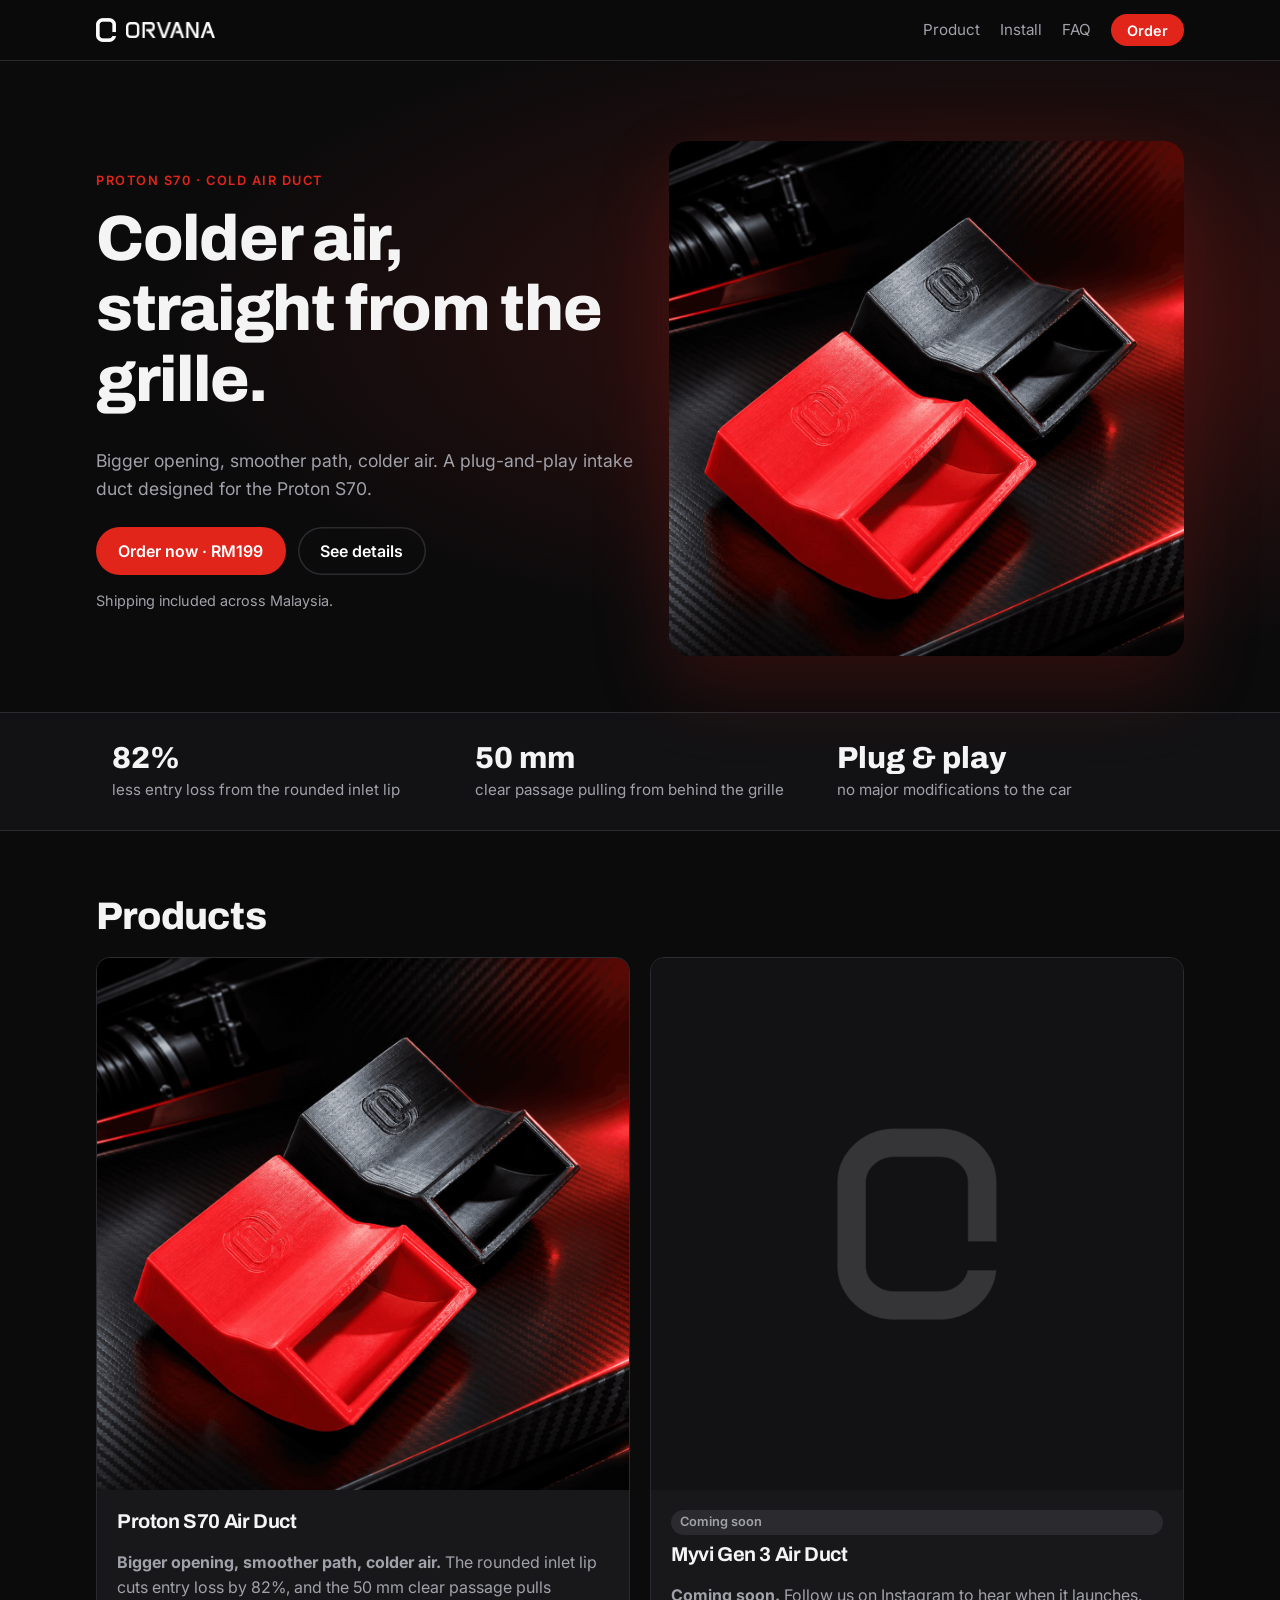
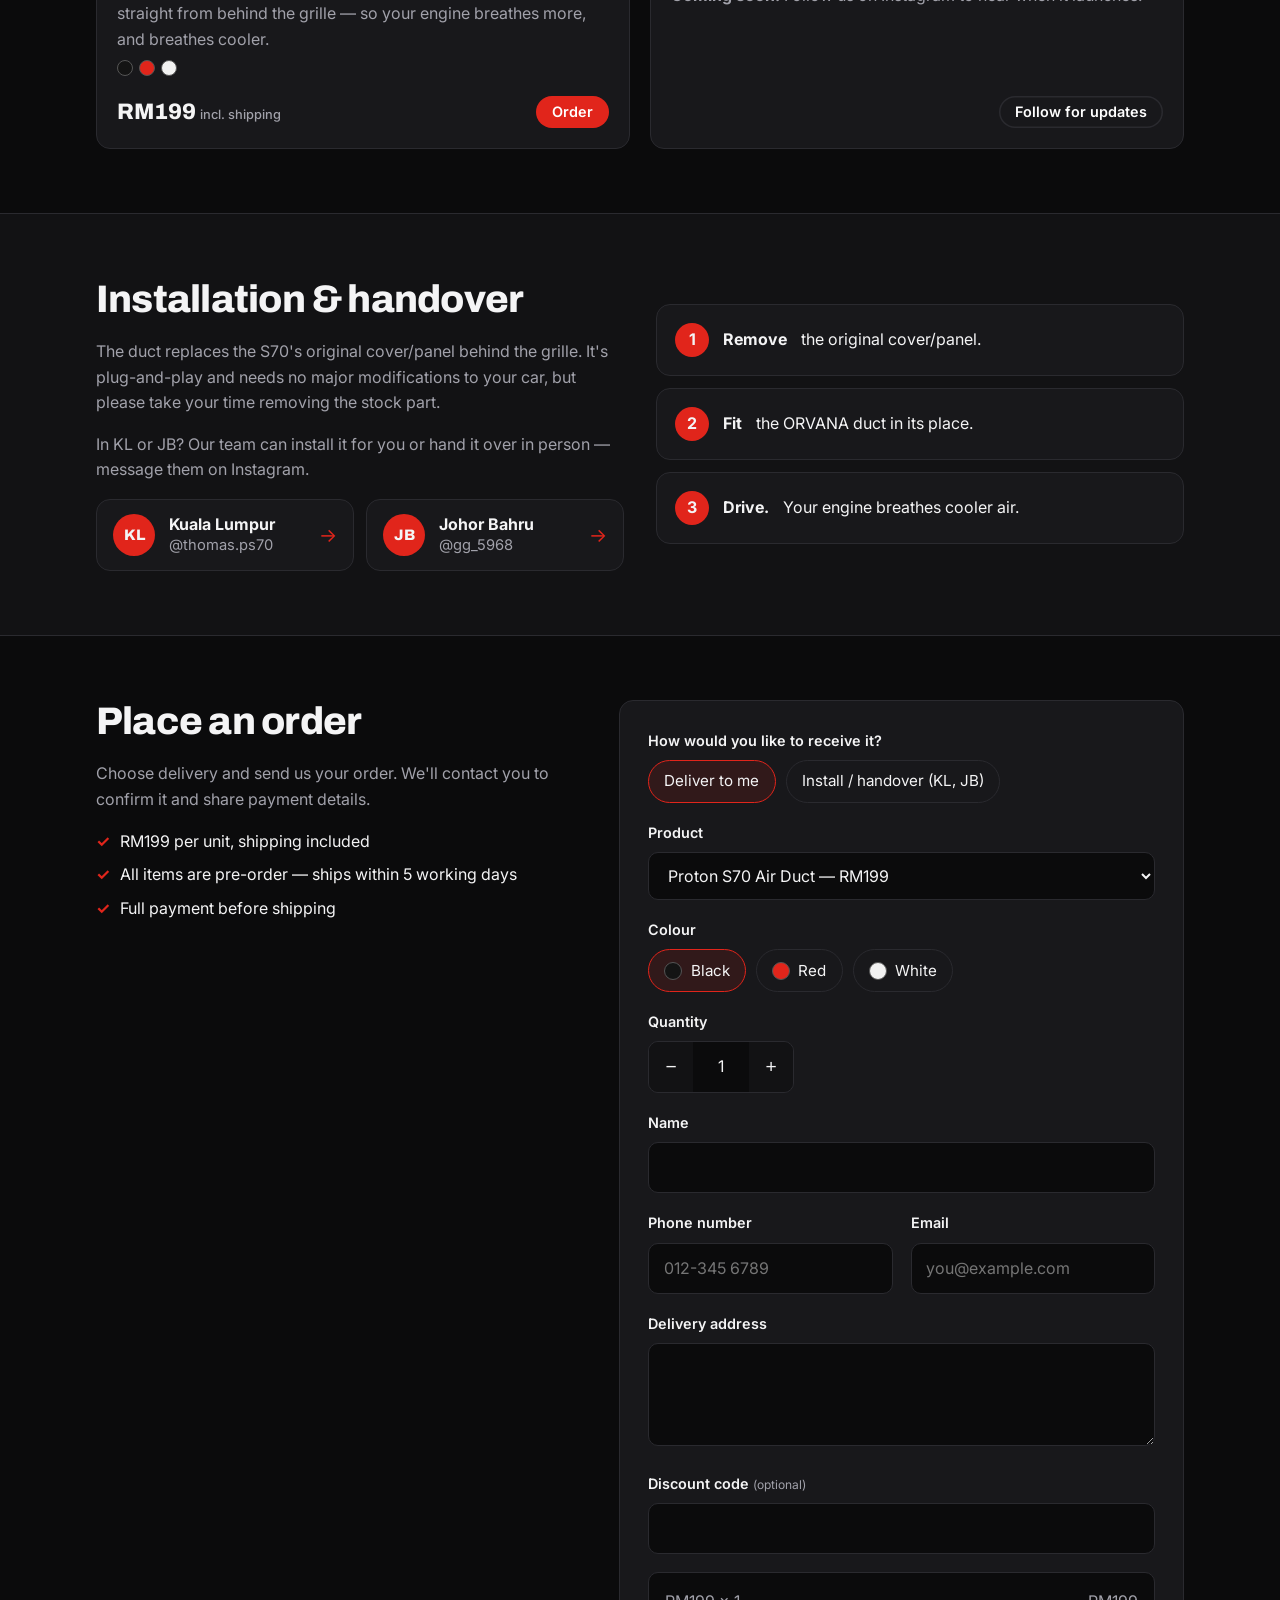
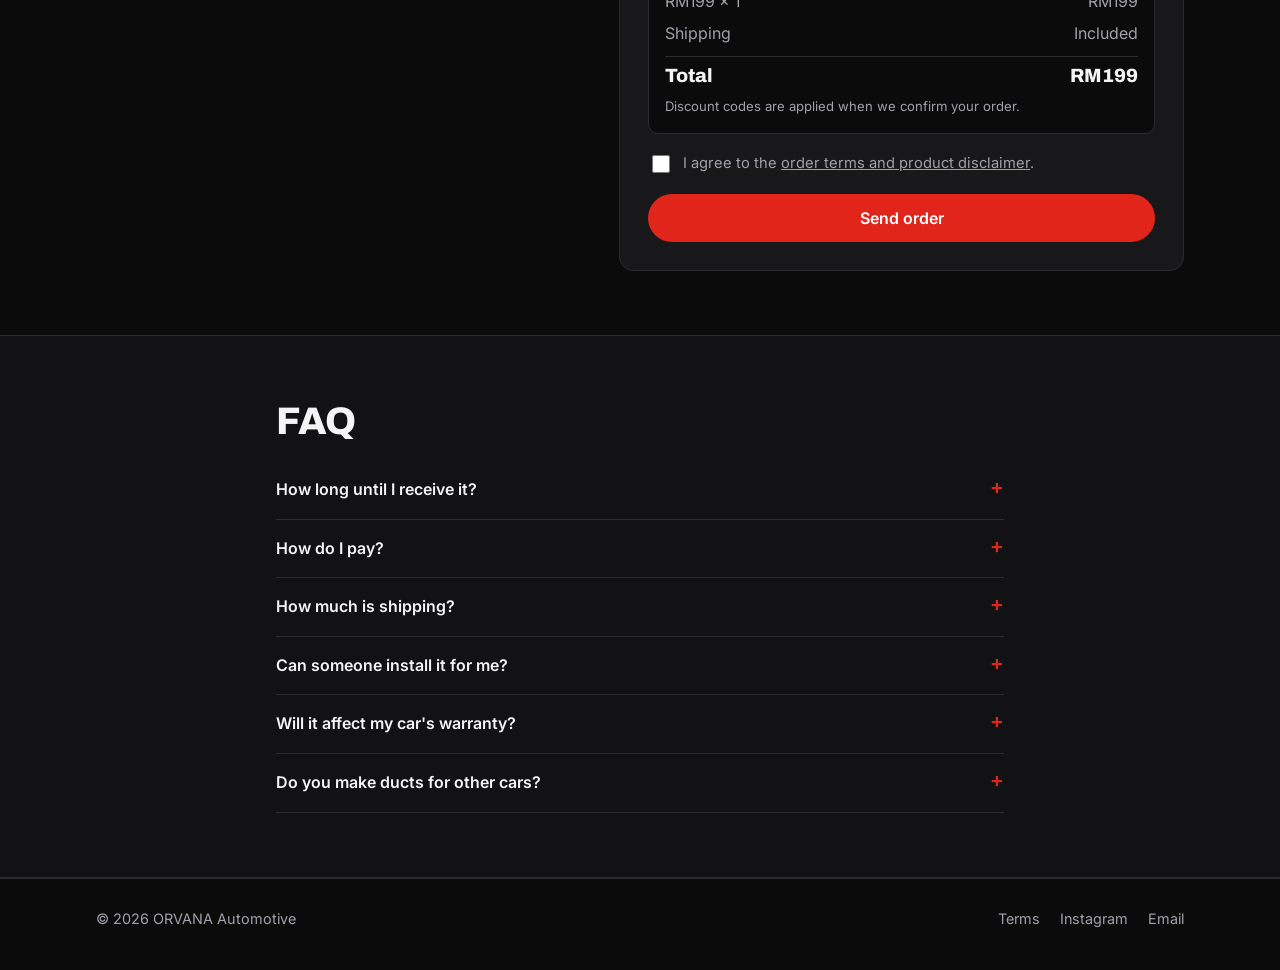
==== index.html @ 0a778edc "Add ORVANA storefront Static site for the Proton S70 air duct: product page, order form that emails " ====
<!doctype html>
<html lang="en">
<head>
  <meta charset="utf-8">
  <meta name="viewport" content="width=device-width, initial-scale=1">
  <title>ORVANA — Proton S70 Air Duct</title>
  <meta name="description" content="3D-printed cold air duct for the Proton S70. Bigger opening, smoother path, colder air. RM199 with shipping included across Malaysia.">
  <meta property="og:title" content="ORVANA — Proton S70 Air Duct">
  <meta property="og:description" content="Bigger opening, smoother path, colder air. RM199 with shipping included across Malaysia.">
  <meta property="og:image" content="assets/img/s70-air-duct.jpg">
  <meta property="og:type" content="website">
  <meta name="theme-color" content="#0b0b0c">
  <link rel="icon" href="assets/img/favicon.png" type="image/png">
  <link rel="apple-touch-icon" href="assets/img/apple-touch-icon.png">
  <link rel="preconnect" href="https://fonts.googleapis.com">
  <link rel="preconnect" href="https://fonts.gstatic.com" crossorigin>
  <link href="https://fonts.googleapis.com/css2?family=Archivo:wght@400;600;800&family=Inter:wght@400;500;600&display=swap" rel="stylesheet">
  <link rel="stylesheet" href="assets/css/style.css">
</head>
<body>
  <header class="site-header">
    <div class="wrap header-inner">
      <a href="#top" class="brand" aria-label="ORVANA home">
        <img src="assets/img/logo-mark.png" alt="" width="20" height="24">
        <img src="assets/img/logo-wordmark.png" alt="ORVANA" class="wordmark" width="100" height="18">
      </a>
      <nav class="nav" aria-label="Main">
        <a href="#product">Product</a>
        <a href="#install">Install</a>
        <a href="#faq">FAQ</a>
        <a href="#order" class="btn btn-small">Order</a>
      </nav>
    </div>
  </header>

  <main id="top">
    <section class="hero">
      <div class="wrap hero-inner">
        <div class="hero-copy">
          <p class="eyebrow">Proton S70 · Cold Air Duct</p>
          <h1>Colder air,<br>straight from the grille.</h1>
          <p class="lede">Bigger opening, smoother path, colder air. A plug-and-play intake duct designed for the Proton S70.</p>
          <div class="hero-actions">
            <a href="#order" class="btn">Order now · RM199</a>
            <a href="#product" class="btn btn-ghost">See details</a>
          </div>
          <p class="hero-note">Shipping included across Malaysia.</p>
        </div>
        <div class="hero-media">
          <img src="assets/img/s70-air-duct.jpg" alt="ORVANA S70 air duct in red and black" width="1200" height="1200">
        </div>
      </div>
    </section>

    <section class="stats">
      <div class="wrap stats-grid">
        <div class="stat"><strong>82%</strong><span>less entry loss from the rounded inlet lip</span></div>
        <div class="stat"><strong>50&nbsp;mm</strong><span>clear passage pulling from behind the grille</span></div>
        <div class="stat"><strong>Plug &amp; play</strong><span>no major modifications to the car</span></div>
      </div>
    </section>

    <section id="product" class="section">
      <div class="wrap">
        <h2>Products</h2>
        <div id="product-list" class="product-list"></div>
      </div>
    </section>

    <section id="install" class="section section-alt">
      <div class="wrap install">
        <div>
          <h2>Installation &amp; handover</h2>
          <p>The duct replaces the S70's original cover/panel behind the grille. It's plug-and-play and needs no major modifications to your car, but please take your time removing the stock part.</p>
          <p>In KL or JB? Our team can install it for you or hand it over in person — message them on Instagram.</p>
          <div id="installers" class="installers"></div>
        </div>
        <ol class="steps">
          <li><strong>Remove</strong> the original cover/panel.</li>
          <li><strong>Fit</strong> the ORVANA duct in its place.</li>
          <li><strong>Drive.</strong> Your engine breathes cooler air.</li>
        </ol>
      </div>
    </section>

    <section id="order" class="section">
      <div class="wrap order">
        <div class="order-intro">
          <h2>Place an order</h2>
          <p>Choose delivery and send us your order. We'll contact you to confirm it and share payment details.</p>
          <ul class="ticks">
            <li>RM199 per unit, shipping included</li>
            <li>All items are pre-order — ships within 5 working days</li>
            <li>Full payment before shipping</li>
          </ul>
        </div>

        <div class="card form">
          <fieldset>
            <legend>How would you like to receive it?</legend>
            <div class="pills" role="radiogroup">
              <div class="pill">
                <input type="radio" name="mode" id="m-ship" value="ship" checked>
                <label for="m-ship">Deliver to me</label>
              </div>
              <div class="pill">
                <input type="radio" name="mode" id="m-meet" value="meet">
                <label for="m-meet">Install / handover (KL, JB)</label>
              </div>
            </div>
          </fieldset>

          <div id="meet-panel" hidden>
            <p class="muted">Message the person for your area on Instagram to arrange installation or handover.</p>
            <div id="meet-installers" class="installers installers-stack"></div>
          </div>

          <form id="order-form" novalidate>
            <fieldset>
              <legend>Product</legend>
              <select id="f-product" name="product" required></select>
            </fieldset>

            <fieldset>
              <legend>Colour</legend>
              <div id="f-colours" class="swatches" role="radiogroup"></div>
            </fieldset>

            <label class="field">
              <span>Quantity</span>
              <div class="qty">
                <button type="button" data-qty="-1" aria-label="Decrease quantity">−</button>
                <input id="f-qty" name="qty" type="number" inputmode="numeric" min="1" max="20" value="1" required>
                <button type="button" data-qty="1" aria-label="Increase quantity">+</button>
              </div>
            </label>

            <label class="field">
              <span>Name</span>
              <input name="name" autocomplete="name" required>
            </label>
            <div class="row-2">
              <label class="field">
                <span>Phone number</span>
                <input name="phone" type="tel" autocomplete="tel" placeholder="012-345 6789" required>
              </label>
              <label class="field">
                <span>Email</span>
                <input name="email" type="email" autocomplete="email" placeholder="you@example.com" required>
              </label>
            </div>
            <label class="field">
              <span>Delivery address</span>
              <textarea name="address" rows="3" autocomplete="street-address" required></textarea>
            </label>
            <label class="field">
              <span>Discount code <small>(optional)</small></span>
              <input name="discount" autocomplete="off">
            </label>

            <div class="summary" aria-live="polite">
              <div><span id="s-line">RM199 × 1</span><span id="s-sub">RM199</span></div>
              <div><span>Shipping</span><span>Included</span></div>
              <div class="total"><span>Total</span><span id="s-total">RM199</span></div>
              <p class="note">Discount codes are applied when we confirm your order.</p>
            </div>

            <label class="check">
              <input type="checkbox" name="agree" required>
              <span>I agree to the <a href="terms.html" target="_blank">order terms and product disclaimer</a>.</span>
            </label>

            <p id="form-error" class="error" role="alert" hidden></p>
            <button type="submit" class="btn btn-block" id="submit-btn">Send order</button>
          </form>

          <div id="order-done" class="done" hidden>
            <h3>Order received 🎉</h3>
            <p>Thanks! We've got your order and will contact you shortly to confirm it and share payment details.</p>
            <button type="button" class="btn btn-ghost" id="order-again">Place another order</button>
          </div>
        </div>
      </div>
    </section>

    <section id="faq" class="section section-alt">
      <div class="wrap narrow">
        <h2>FAQ</h2>
        <details>
          <summary>How long until I receive it?</summary>
          <p>Every duct is made to order. Please allow up to 5 working days for your order to be prepared and shipped, plus courier time.</p>
        </details>
        <details>
          <summary>How do I pay?</summary>
          <p>After you send your order, we'll contact you to confirm it and share payment details. Full payment is needed before we process and ship your order.</p>
        </details>
        <details>
          <summary>How much is shipping?</summary>
          <p>Nothing extra — RM199 includes shipping anywhere in Malaysia.</p>
        </details>
        <details>
          <summary>Can someone install it for me?</summary>
          <p>Yes, in KL and JB. Message <a data-installer="KL" href="#">our KL contact</a> or <a data-installer="JB" href="#">our JB contact</a> on Instagram to arrange installation or an in-person handover.</p>
        </details>
        <details>
          <summary>Will it affect my car's warranty?</summary>
          <p>Installation involves removing an original part, so we can't guarantee your manufacturer warranty remains valid. Please check with your authorised service centre if this is a concern. See our <a href="terms.html">terms</a>.</p>
        </details>
        <details>
          <summary>Do you make ducts for other cars?</summary>
          <p>A Myvi Gen 3 version is on the way. Follow <a data-ig-link href="#" target="_blank" rel="noopener">@orvana.automative</a> to hear when it launches.</p>
        </details>
      </div>
    </section>
  </main>

  <footer class="site-footer">
    <div class="wrap footer-inner">
      <span>© <span id="year"></span> ORVANA Automotive</span>
      <nav aria-label="Footer">
        <a href="terms.html">Terms</a>
        <a data-ig-link href="#" target="_blank" rel="noopener">Instagram</a>
        <a data-email-link href="#">Email</a>
      </nav>
    </div>
  </footer>

  <script src="assets/js/config.js"></script>
  <script src="assets/js/main.js"></script>
</body>
</html>
---- assets/css/style.css ----
:root {
  --bg: #0b0b0c;
  --bg-alt: #121214;
  --card: #18181b;
  --line: #2a2a2f;
  --text: #f4f4f5;
  --muted: #a1a1aa;
  --accent: #e1251b;
  --accent-hover: #ff3b2f;
  --radius: 14px;
  --font-display: "Archivo", system-ui, sans-serif;
  --font-body: "Inter", system-ui, sans-serif;
}

*, *::before, *::after { box-sizing: border-box; }
[hidden] { display: none !important; }
html { scroll-behavior: smooth; scroll-padding-top: 72px; }
body {
  margin: 0;
  background: var(--bg);
  color: var(--text);
  font: 16px/1.6 var(--font-body);
  -webkit-font-smoothing: antialiased;
}
img { max-width: 100%; height: auto; display: block; }
a { color: inherit; }
h1, h2, h3 { font-family: var(--font-display); line-height: 1.1; margin: 0 0 .5em; letter-spacing: -.02em; }
h1 { font-size: clamp(2.2rem, 6vw, 4rem); font-weight: 800; }
h2 { font-size: clamp(1.7rem, 4vw, 2.4rem); font-weight: 800; }
h3 { font-size: 1.25rem; }
p { margin: 0 0 1em; }

.wrap { width: 100%; max-width: 1120px; margin: 0 auto; padding: 0 16px; }
.narrow { max-width: 760px; }

/* Buttons */
.btn {
  display: inline-flex; align-items: center; justify-content: center; gap: .5em;
  padding: .85em 1.4em; border: 0; border-radius: 999px;
  background: var(--accent); color: #fff; font: 600 1rem var(--font-body);
  text-decoration: none; cursor: pointer; transition: background .15s, transform .15s;
}
.btn:hover { background: var(--accent-hover); }
.btn:active { transform: scale(.98); }
.btn-ghost { background: transparent; box-shadow: inset 0 0 0 1.5px var(--line); }
.btn-ghost:hover { background: var(--card); }
.btn-small { padding: .5em 1.1em; font-size: .9rem; }
.btn-block { width: 100%; }
.btn[disabled] { opacity: .5; cursor: not-allowed; }

/* Header */
.site-header {
  position: sticky; top: 0; z-index: 10;
  background: rgba(11, 11, 12, .85); backdrop-filter: blur(10px);
  border-bottom: 1px solid var(--line);
}
.header-inner { display: flex; align-items: center; justify-content: space-between; height: 60px; }
.brand { display: flex; align-items: center; gap: 10px; text-decoration: none; }
.brand img { height: 24px; width: auto; }
.brand .wordmark { height: 16px; }
.nav { display: flex; align-items: center; gap: 1.25rem; }
.nav a:not(.btn) { color: var(--muted); text-decoration: none; font-size: .95rem; }
.nav a:not(.btn):hover { color: var(--text); }
@media (max-width: 560px) { .nav a:not(.btn) { display: none; } }

/* Hero */
.hero { padding: 48px 0 32px; background: radial-gradient(ellipse at 80% 40%, rgba(225, 37, 27, .22), transparent 60%); }
.hero-inner { display: grid; gap: 32px; align-items: center; }
@media (min-width: 860px) { .hero-inner { grid-template-columns: 1.05fr 1fr; } .hero { padding: 80px 0 56px; } }
.eyebrow { color: var(--accent); font-weight: 600; text-transform: uppercase; letter-spacing: .12em; font-size: .8rem; }
.lede { color: var(--muted); font-size: 1.1rem; max-width: 34em; }
.hero-actions { display: flex; flex-wrap: wrap; gap: 12px; margin-top: 1.5em; }
.hero-note { color: var(--muted); font-size: .9rem; margin-top: 1em; }
.muted { color: var(--muted); margin: 0; }
.hero-media img { border-radius: 20px; box-shadow: 0 30px 80px rgba(225, 37, 27, .18); }

/* Stats */
.stats { border-block: 1px solid var(--line); background: var(--bg-alt); }
.stats-grid { display: grid; grid-template-columns: repeat(auto-fit, minmax(200px, 1fr)); }
.stat { padding: 28px 16px; display: flex; flex-direction: column; gap: 4px; }
.stat strong { font: 800 1.9rem var(--font-display); color: var(--text); }
.stat span { color: var(--muted); font-size: .95rem; }

/* Sections */
.section { padding: 64px 0; }
.section-alt { background: var(--bg-alt); border-block: 1px solid var(--line); }

/* Products */
.product-list { display: grid; gap: 20px; grid-template-columns: repeat(auto-fit, minmax(280px, 1fr)); }
.card { background: var(--card); border: 1px solid var(--line); border-radius: var(--radius); }
.product { overflow: hidden; display: flex; flex-direction: column; }
.product-img { aspect-ratio: 1; background: var(--bg-alt); display: grid; place-items: center; color: var(--muted); }
.product-img img { width: 100%; height: 100%; object-fit: cover; }
.product-body { padding: 20px; display: flex; flex-direction: column; gap: 8px; flex: 1; }
.product-body p { color: var(--muted); margin: 0; }
.product-meta { display: flex; justify-content: space-between; align-items: center; margin-top: auto; padding-top: 12px; }
.price { font: 800 1.4rem var(--font-display); }
.price small { font: 500 .8rem var(--font-body); color: var(--muted); }
.placeholder-mark { width: 30% !important; height: auto !important; object-fit: contain !important; opacity: .15; }
.badge { display: inline-block; padding: .2em .7em; border-radius: 999px; background: var(--line); color: var(--muted); font-size: .8rem; font-weight: 600; }
.dots { display: flex; gap: 6px; }
.dots span { width: 16px; height: 16px; border-radius: 50%; border: 1px solid #555; }

/* Install */
.install { display: grid; gap: 32px; }
@media (min-width: 860px) { .install { grid-template-columns: 1fr 1fr; align-items: center; } }
.install p { color: var(--muted); }
.steps { list-style: none; margin: 0; padding: 0; counter-reset: s; display: grid; gap: 12px; }
.steps li { counter-increment: s; display: flex; gap: 14px; align-items: center; padding: 18px; background: var(--card); border: 1px solid var(--line); border-radius: var(--radius); }
.steps li::before { content: counter(s); flex: none; width: 34px; height: 34px; border-radius: 50%; display: grid; place-items: center; background: var(--accent); font-weight: 700; }

/* Order */
.order { display: grid; gap: 32px; }
@media (min-width: 900px) { .order { grid-template-columns: 1fr 1.15fr; align-items: start; } .order-intro { position: sticky; top: 90px; } }
.order-intro p { color: var(--muted); }
.ticks { list-style: none; padding: 0; margin: 0; display: grid; gap: 8px; }
.ticks li::before { content: "✓"; color: var(--accent); font-weight: 700; margin-right: .6em; }

.form, .form form { display: grid; gap: 18px; }
.form { padding: 20px; }
@media (min-width: 560px) { .form { padding: 28px; } }
fieldset { border: 0; margin: 0; padding: 0; min-width: 0; }
legend, .field > span { display: block; font-weight: 600; font-size: .9rem; margin-bottom: 8px; padding: 0; }
.field small { color: var(--muted); font-weight: 400; }
.row-2 { display: grid; gap: 18px; }
@media (min-width: 560px) { .row-2 { grid-template-columns: 1fr 1fr; } }
input, select, textarea {
  width: 100%; padding: .75em .9em; font: inherit; color: var(--text);
  background: var(--bg); border: 1px solid var(--line); border-radius: 10px;
}
input:focus, select:focus, textarea:focus, button:focus-visible, a:focus-visible { outline: 2px solid var(--accent); outline-offset: 2px; }
textarea { resize: vertical; }
.invalid { border-color: var(--accent); }

.swatches, .pills { display: flex; flex-wrap: wrap; gap: 10px; }
.swatch, .pill { position: relative; }
.swatch input, .pill input { position: absolute; opacity: 0; inset: 0; cursor: pointer; }
.swatch label, .pill label {
  display: flex; align-items: center; gap: .55em; padding: .55em 1em; cursor: pointer;
  border: 1.5px solid var(--line); border-radius: 999px; font-size: .95rem; user-select: none;
}
.swatch i { width: 18px; height: 18px; border-radius: 50%; border: 1px solid #555; }
.swatch input:checked + label, .pill input:checked + label { border-color: var(--accent); background: rgba(225, 37, 27, .12); }
.swatch input:focus-visible + label, .pill input:focus-visible + label { outline: 2px solid var(--accent); outline-offset: 2px; }

.qty { display: flex; border: 1px solid var(--line); border-radius: 10px; overflow: hidden; width: max-content; }
.qty input { width: 56px; text-align: center; border: 0; border-radius: 0; -moz-appearance: textfield; }
.qty input::-webkit-inner-spin-button, .qty input::-webkit-outer-spin-button { -webkit-appearance: none; }
.qty button { width: 44px; border: 0; background: var(--bg-alt); color: var(--text); font-size: 1.2rem; cursor: pointer; }

.summary { display: grid; gap: 6px; padding: 16px; background: var(--bg); border-radius: 10px; border: 1px solid var(--line); }
.summary div { display: flex; justify-content: space-between; color: var(--muted); }
.summary .total { color: var(--text); font: 800 1.2rem var(--font-display); padding-top: 8px; border-top: 1px solid var(--line); margin-top: 4px; }
.note { font-size: .82rem; color: var(--muted); margin: 4px 0 0; }

.check { display: flex; gap: 10px; align-items: flex-start; font-size: .92rem; color: var(--muted); }
.check input { width: 18px; height: 18px; margin-top: 3px; flex: none; accent-color: var(--accent); }
.error { color: #ff6b62; margin: 0; font-size: .92rem; }

/* FAQ */
details { border-bottom: 1px solid var(--line); padding: 16px 0; }
summary { cursor: pointer; font-weight: 600; list-style: none; display: flex; justify-content: space-between; gap: 1em; }
summary::-webkit-details-marker { display: none; }
summary::after { content: "+"; color: var(--accent); font-size: 1.3rem; line-height: 1; }
details[open] summary::after { content: "−"; }
details p { color: var(--muted); margin: 10px 0 0; }

/* Footer */
.site-footer { border-top: 1px solid var(--line); padding: 28px 0 40px; color: var(--muted); font-size: .9rem; }
.footer-inner { display: flex; flex-wrap: wrap; justify-content: space-between; gap: 12px; }
.footer-inner nav { display: flex; gap: 1.25rem; }
.footer-inner a { text-decoration: none; }
.footer-inner a:hover { color: var(--text); }

/* Installer contacts */
.installers { display: grid; gap: 12px; grid-template-columns: repeat(auto-fit, minmax(220px, 1fr)); margin-top: 8px; }
.installers-stack { margin-top: 14px; }
.installer {
  display: flex; align-items: center; gap: 14px; padding: 14px 16px; text-decoration: none;
  background: var(--card); border: 1px solid var(--line); border-radius: var(--radius); transition: border-color .15s;
}
.installer:hover { border-color: var(--accent); }
.installer-area { flex: none; width: 42px; height: 42px; border-radius: 50%; display: grid; place-items: center; background: var(--accent); font: 800 .95rem var(--font-display); }
.installer-text { display: flex; flex-direction: column; color: var(--muted); font-size: .92rem; line-height: 1.35; min-width: 0; overflow-wrap: anywhere; }
.installer-text strong { color: var(--text); font-size: 1rem; }
.installer-go { margin-left: auto; color: var(--accent); font-size: 1.2rem; }
.form .installer { background: var(--bg); }

.done { text-align: center; padding: 12px 0; }
.done p { color: var(--muted); }
.error a { color: inherit; font-weight: 600; }

/* Terms page */
.legal { padding: 48px 0 64px; }
.legal h2 { font-size: 1.4rem; margin-top: 1.6em; }
.legal li { color: var(--muted); margin-bottom: .6em; }
.legal a { color: var(--accent); }
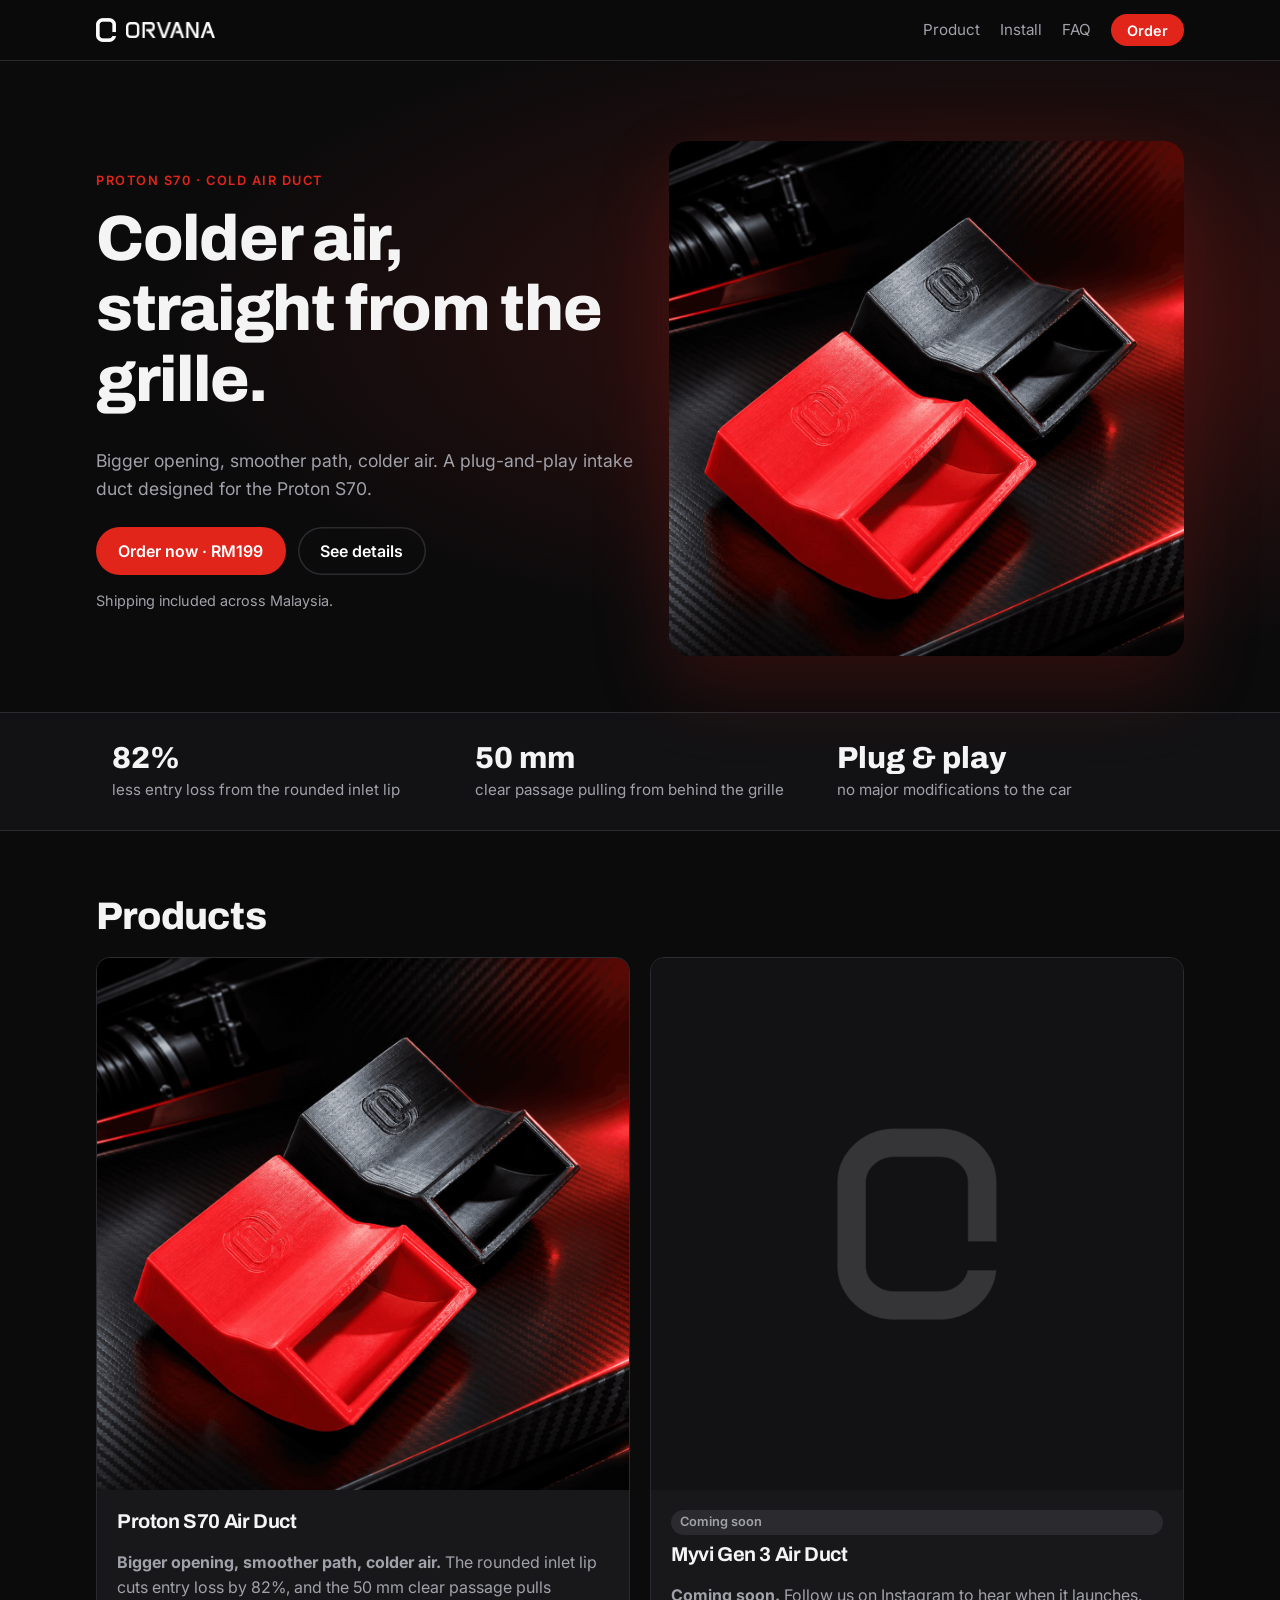
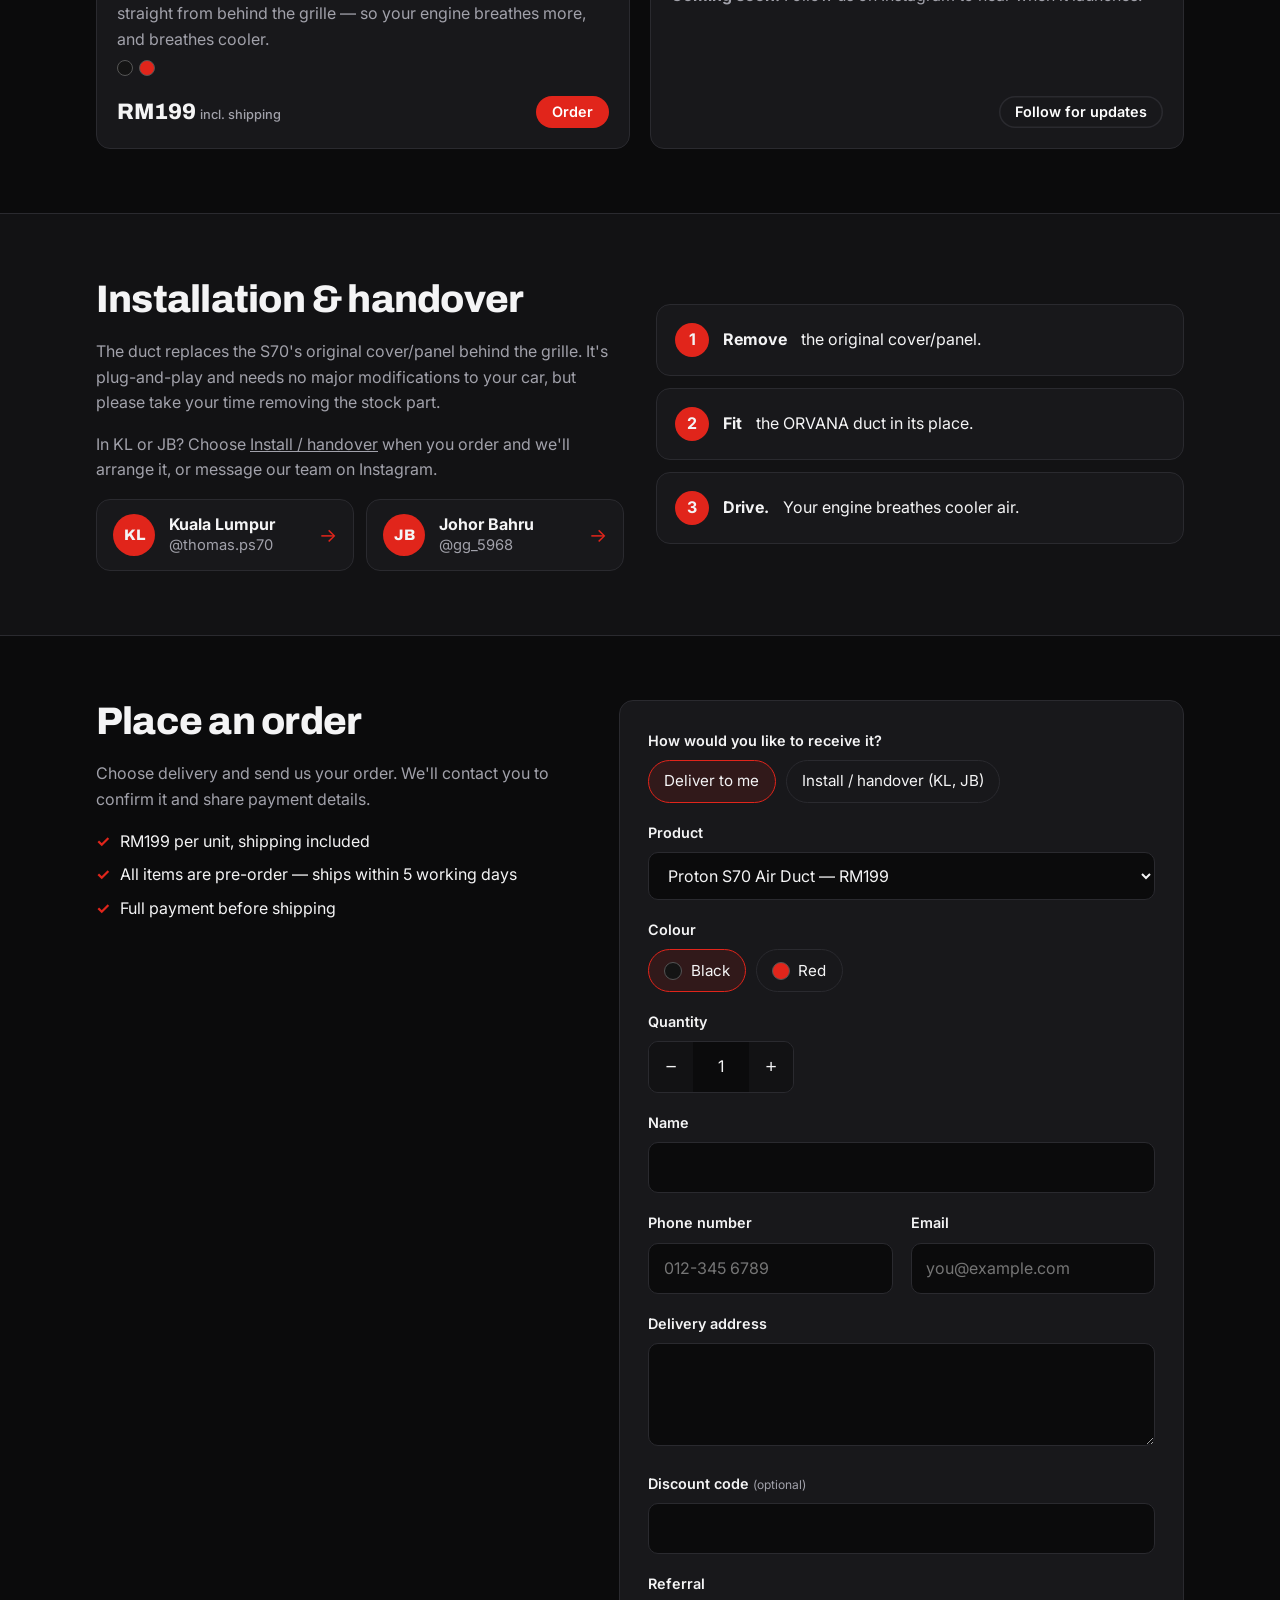
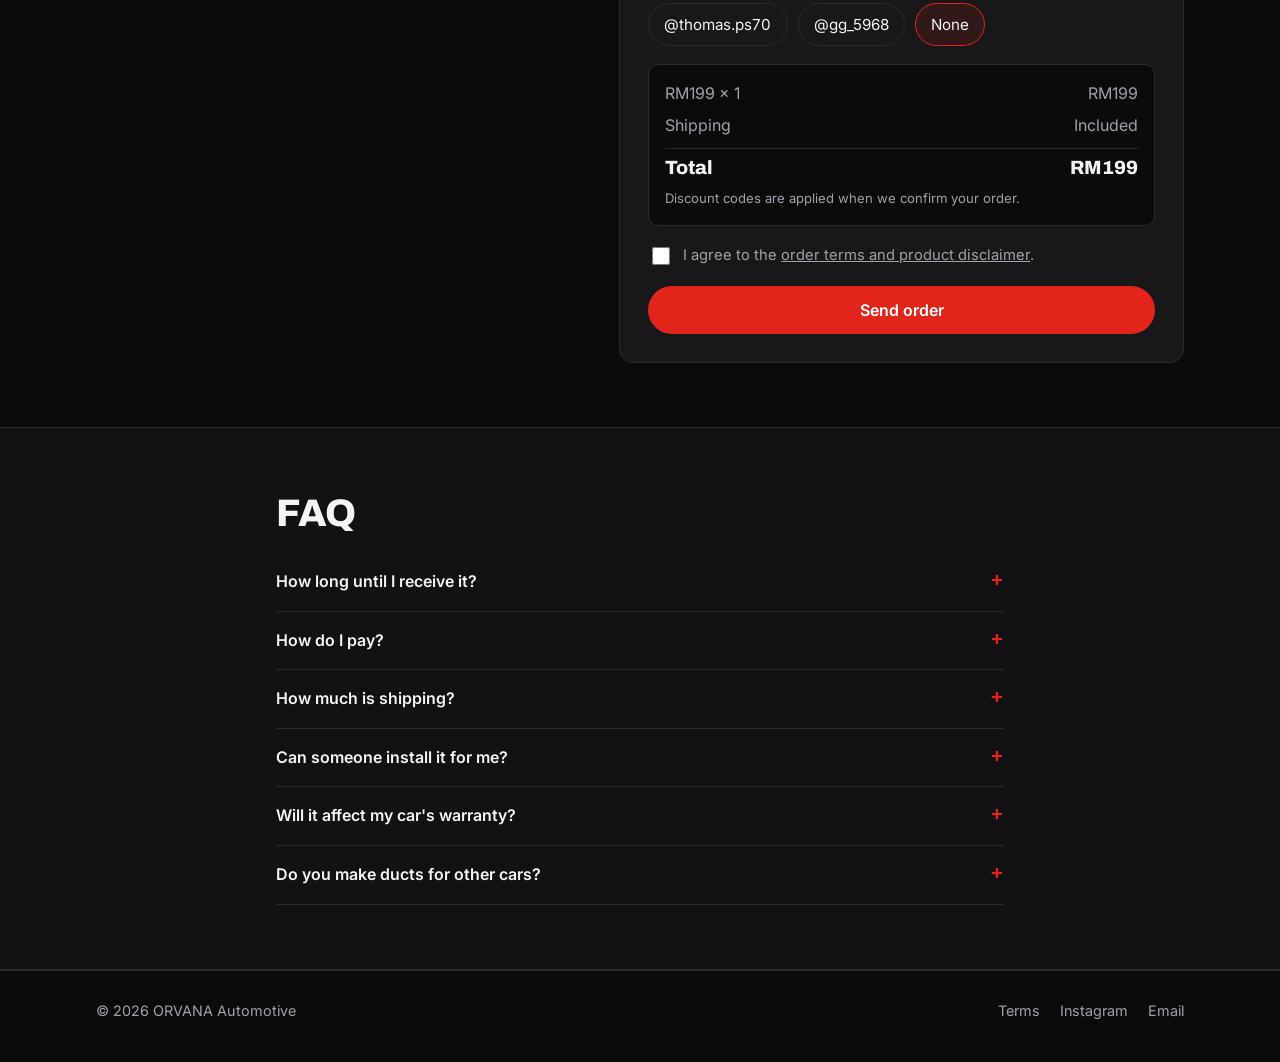
==== commit a5a071be: "Add referral, email install/handover orders, drop white colour Install/handover orders now go throug" ====
--- a/index.html
+++ b/index.html
@@ -72,7 +72,7 @@
         <div>
           <h2>Installation &amp; handover</h2>
           <p>The duct replaces the S70's original cover/panel behind the grille. It's plug-and-play and needs no major modifications to your car, but please take your time removing the stock part.</p>
-          <p>In KL or JB? Our team can install it for you or hand it over in person — message them on Instagram.</p>
+          <p>In KL or JB? Choose <a href="#order">Install / handover</a> when you order and we'll arrange it, or message our team on Instagram.</p>
           <div id="installers" class="installers"></div>
         </div>
         <ol class="steps">
@@ -96,26 +96,27 @@
         </div>
 
         <div class="card form">
-          <fieldset>
-            <legend>How would you like to receive it?</legend>
-            <div class="pills" role="radiogroup">
-              <div class="pill">
-                <input type="radio" name="mode" id="m-ship" value="ship" checked>
-                <label for="m-ship">Deliver to me</label>
+          <form id="order-form" novalidate>
+            <fieldset>
+              <legend>How would you like to receive it?</legend>
+              <div class="pills" role="radiogroup">
+                <div class="pill">
+                  <input type="radio" name="mode" id="m-ship" value="ship" checked>
+                  <label for="m-ship">Deliver to me</label>
+                </div>
+                <div class="pill">
+                  <input type="radio" name="mode" id="m-meet" value="meet">
+                  <label for="m-meet">Install / handover (KL, JB)</label>
+                </div>
               </div>
-              <div class="pill">
-                <input type="radio" name="mode" id="m-meet" value="meet">
-                <label for="m-meet">Install / handover (KL, JB)</label>
-              </div>
-            </div>
-          </fieldset>
-
-          <div id="meet-panel" hidden>
-            <p class="muted">Message the person for your area on Instagram to arrange installation or handover.</p>
-            <div id="meet-installers" class="installers installers-stack"></div>
-          </div>
-
-          <form id="order-form" novalidate>
+            </fieldset>
+
+            <fieldset id="area-field" hidden>
+              <legend>Area</legend>
+              <div id="f-area" class="pills" role="radiogroup"></div>
+              <p class="note">We'll contact you to arrange the installation or handover.</p>
+            </fieldset>
+
             <fieldset>
               <legend>Product</legend>
               <select id="f-product" name="product" required></select>
@@ -149,7 +150,7 @@
                 <input name="email" type="email" autocomplete="email" placeholder="you@example.com" required>
               </label>
             </div>
-            <label class="field">
+            <label class="field" id="address-field">
               <span>Delivery address</span>
               <textarea name="address" rows="3" autocomplete="street-address" required></textarea>
             </label>
@@ -157,10 +158,14 @@
               <span>Discount code <small>(optional)</small></span>
               <input name="discount" autocomplete="off">
             </label>
+            <fieldset>
+              <legend>Referral</legend>
+              <div id="f-referral" class="pills" role="radiogroup"></div>
+            </fieldset>
 
             <div class="summary" aria-live="polite">
               <div><span id="s-line">RM199 × 1</span><span id="s-sub">RM199</span></div>
-              <div><span>Shipping</span><span>Included</span></div>
+              <div><span id="s-ship-label">Shipping</span><span>Included</span></div>
               <div class="total"><span>Total</span><span id="s-total">RM199</span></div>
               <p class="note">Discount codes are applied when we confirm your order.</p>
             </div>
@@ -170,12 +175,15 @@
               <span>I agree to the <a href="terms.html" target="_blank">order terms and product disclaimer</a>.</span>
             </label>
 
+            <label class="hp" aria-hidden="true">Website <input name="website" tabindex="-1" autocomplete="off"></label>
+
             <p id="form-error" class="error" role="alert" hidden></p>
             <button type="submit" class="btn btn-block" id="submit-btn">Send order</button>
           </form>
 
           <div id="order-done" class="done" hidden>
             <h3>Order received 🎉</h3>
+            <p>Your order number is <strong id="order-id"></strong>.</p>
             <p>Thanks! We've got your order and will contact you shortly to confirm it and share payment details.</p>
             <button type="button" class="btn btn-ghost" id="order-again">Place another order</button>
           </div>
@@ -200,7 +208,7 @@
         </details>
         <details>
           <summary>Can someone install it for me?</summary>
-          <p>Yes, in KL and JB. Message <a data-installer="KL" href="#">our KL contact</a> or <a data-installer="JB" href="#">our JB contact</a> on Instagram to arrange installation or an in-person handover.</p>
+          <p>Yes, in KL and JB. Choose <em>Install / handover</em> when you order and we'll arrange it with you. You can also message <a data-installer="KL" href="#">our KL contact</a> or <a data-installer="JB" href="#">our JB contact</a> on Instagram.</p>
         </details>
         <details>
           <summary>Will it affect my car's warranty?</summary>
@@ -225,7 +233,6 @@
     </div>
   </footer>
 
-  <script src="assets/js/config.js"></script>
-  <script src="assets/js/main.js"></script>
+  <script type="module" src="assets/js/main.js"></script>
 </body>
 </html>
--- a/assets/css/style.css
+++ b/assets/css/style.css
@@ -195,3 +195,6 @@
 .legal h2 { font-size: 1.4rem; margin-top: 1.6em; }
 .legal li { color: var(--muted); margin-bottom: .6em; }
 .legal a { color: var(--accent); }
+
+/* Spam trap: hidden from people, filled in by bots */
+.hp { position: absolute; left: -9999px; width: 1px; height: 1px; overflow: hidden; }
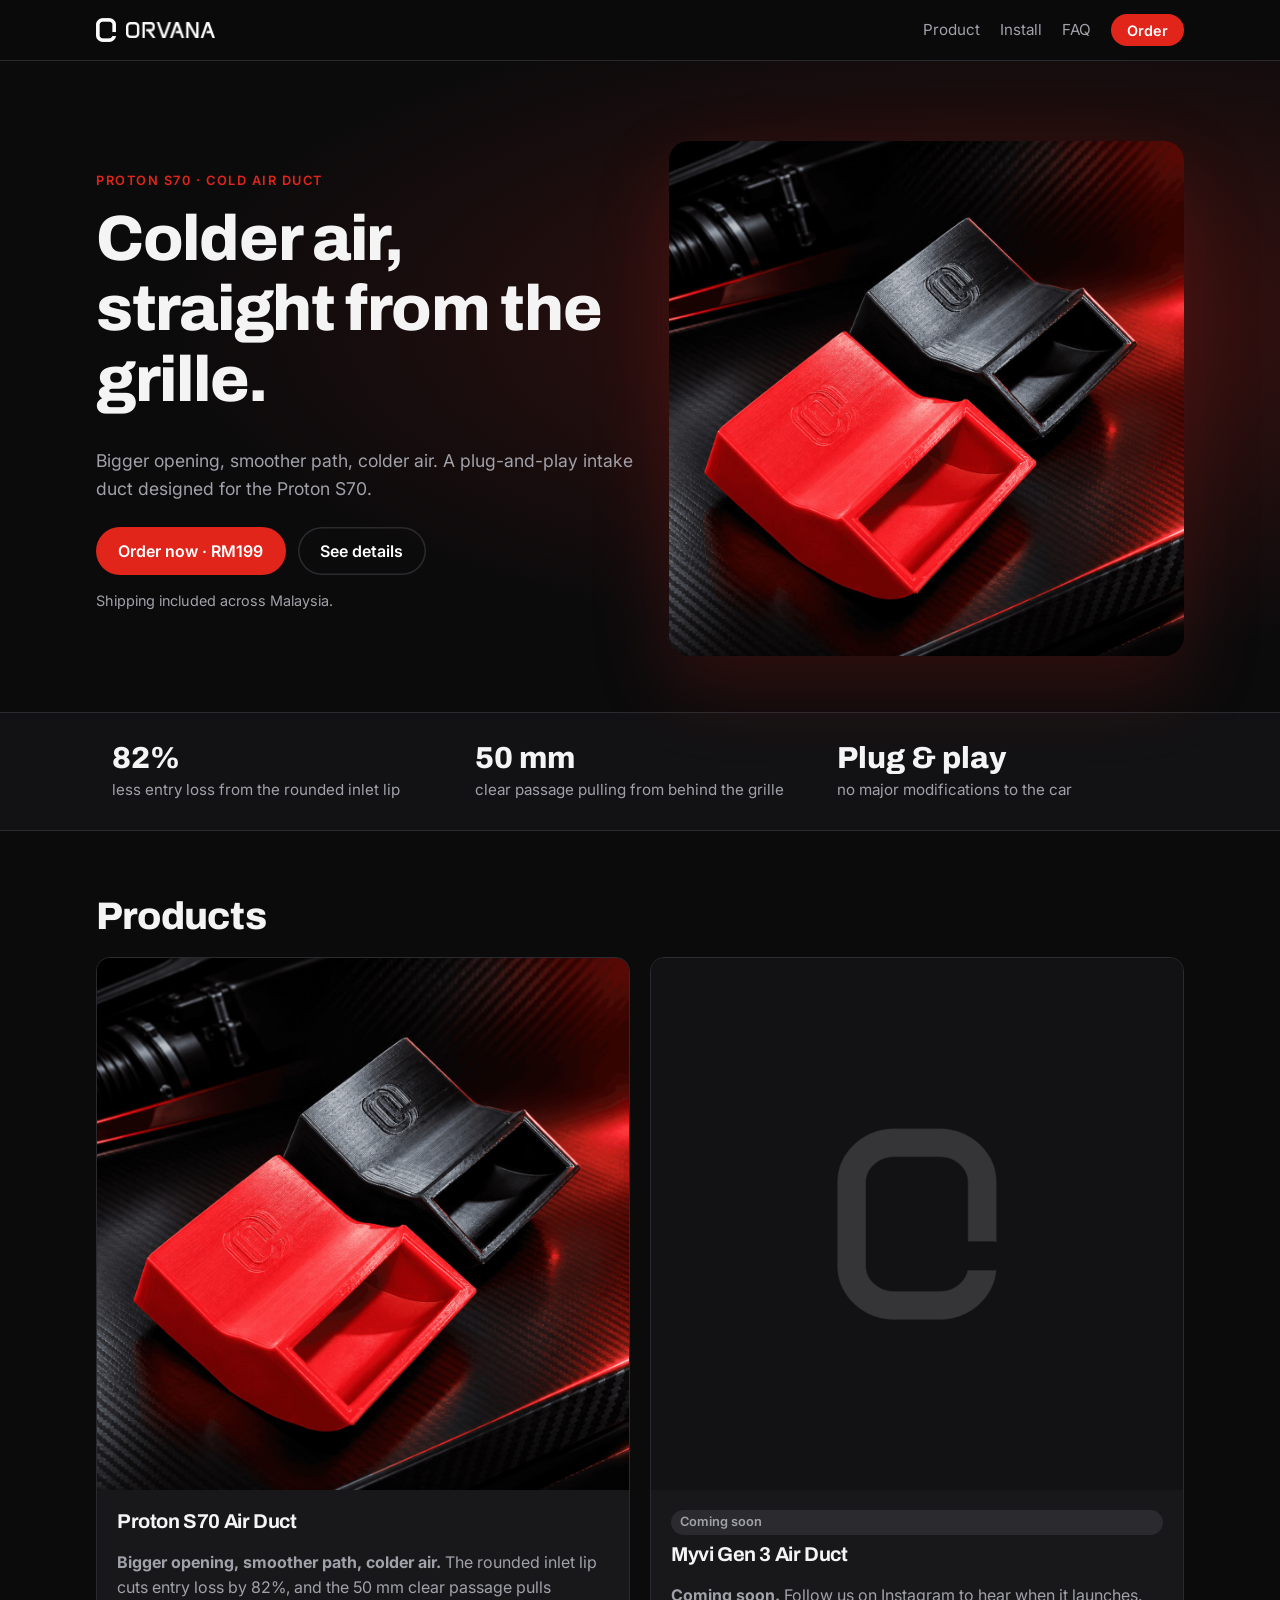
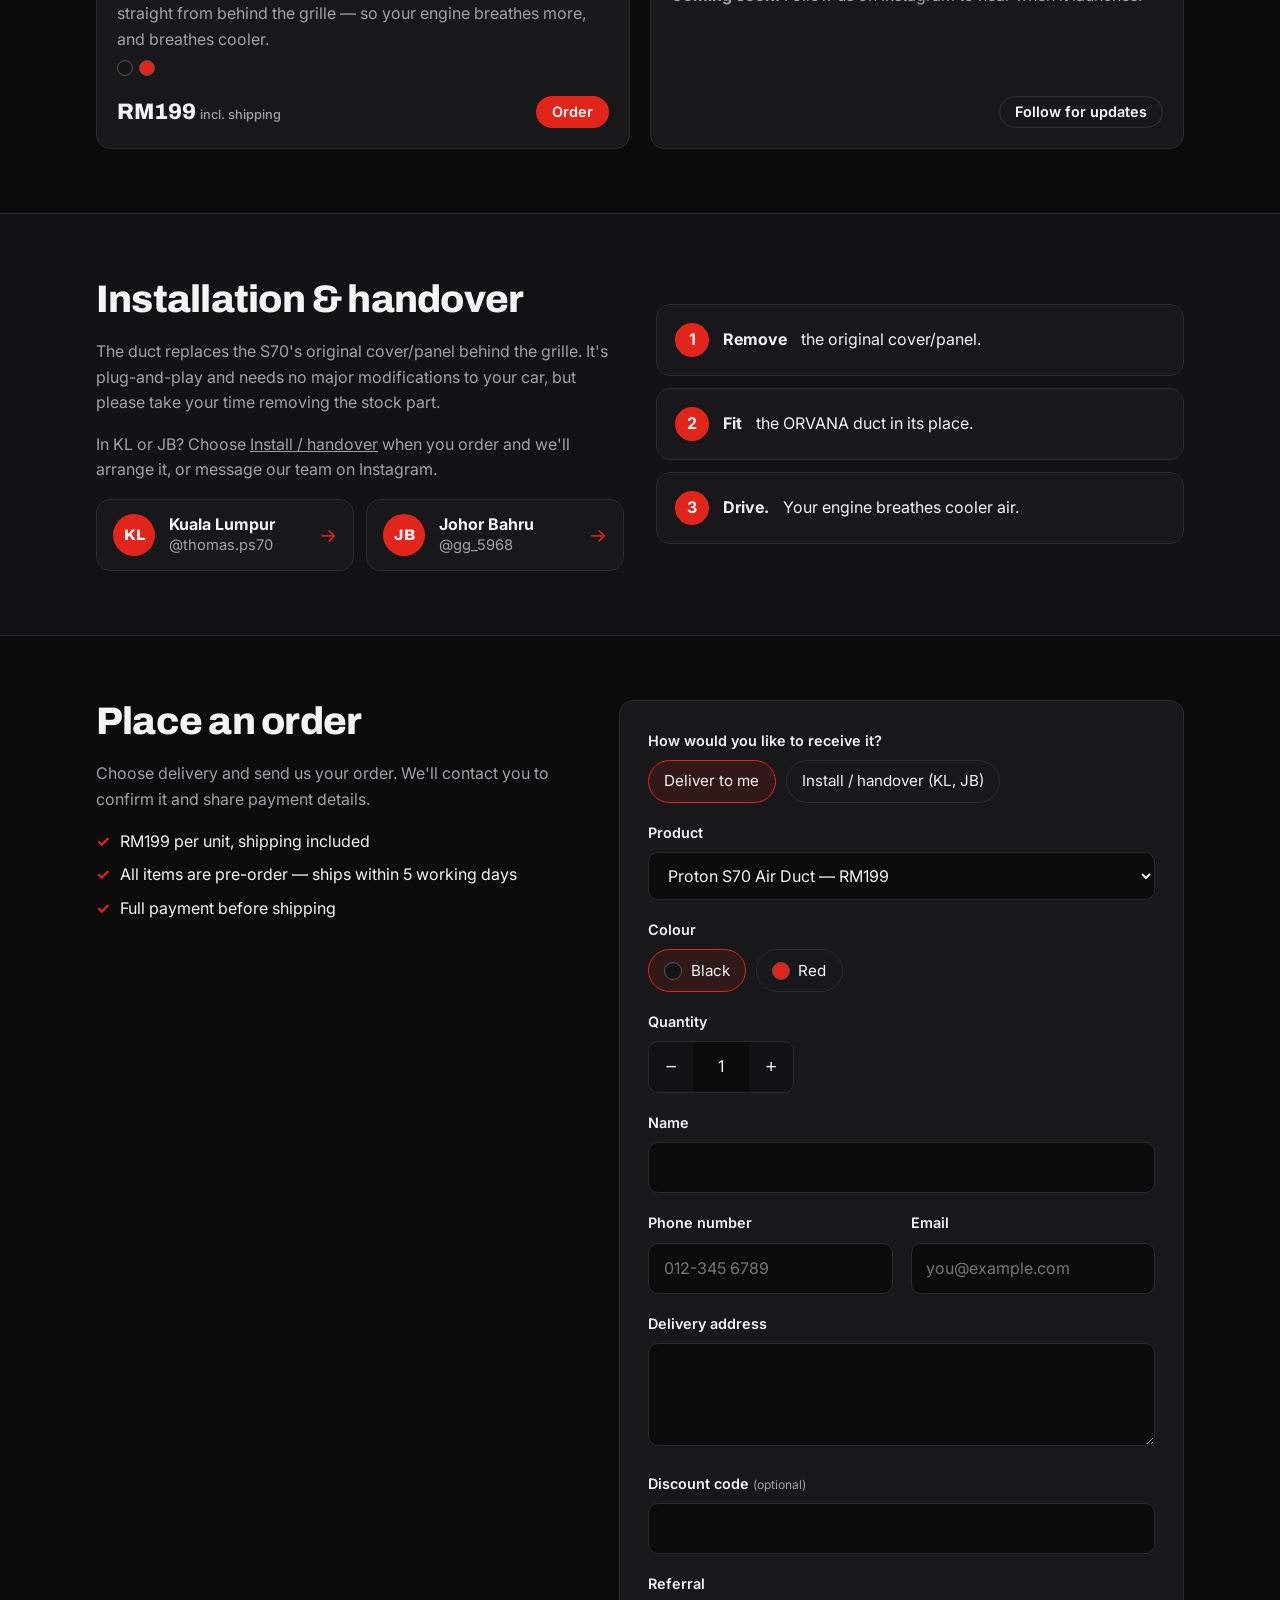
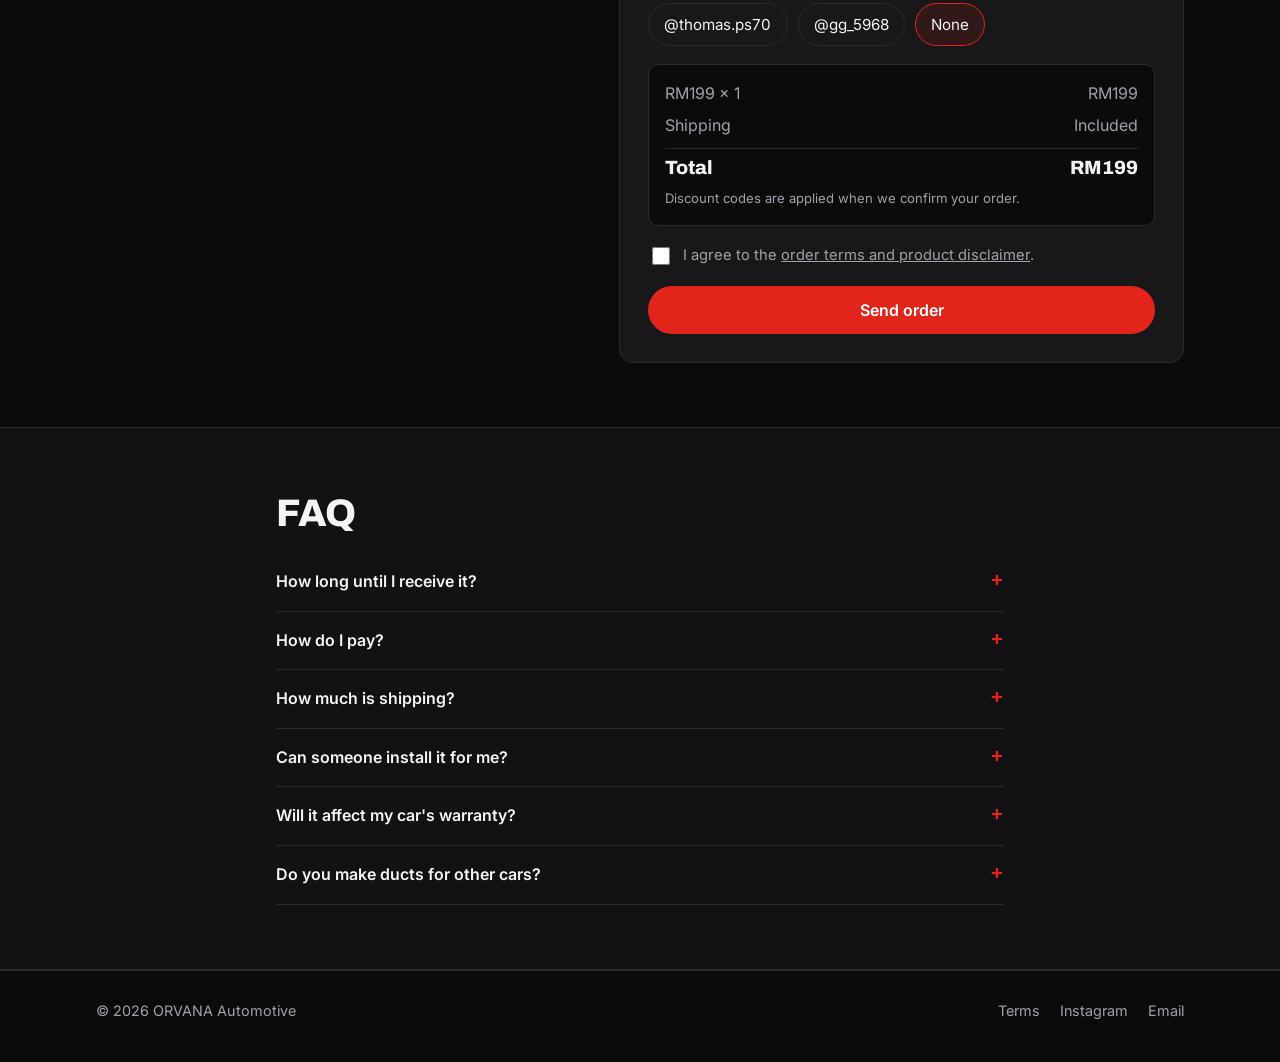
==== commit b3190a21: "Harden ordering and remove hard-coded prices - Optional Cloudflare Turnstile spam check on the order" ====
--- a/index.html
+++ b/index.html
@@ -4,10 +4,11 @@
   <meta charset="utf-8">
   <meta name="viewport" content="width=device-width, initial-scale=1">
   <title>ORVANA — Proton S70 Air Duct</title>
-  <meta name="description" content="3D-printed cold air duct for the Proton S70. Bigger opening, smoother path, colder air. RM199 with shipping included across Malaysia.">
+  <meta name="description" content="3D-printed cold air duct for the Proton S70. Bigger opening, smoother path, colder air. Shipping included across Malaysia.">
   <meta property="og:title" content="ORVANA — Proton S70 Air Duct">
-  <meta property="og:description" content="Bigger opening, smoother path, colder air. RM199 with shipping included across Malaysia.">
-  <meta property="og:image" content="assets/img/s70-air-duct.jpg">
+  <meta property="og:description" content="Bigger opening, smoother path, colder air. Shipping included across Malaysia.">
+  <meta property="og:url" content="https://orvana.pages.dev/">
+  <meta property="og:image" content="https://orvana.pages.dev/assets/img/s70-air-duct.jpg">
   <meta property="og:type" content="website">
   <meta name="theme-color" content="#0b0b0c">
   <link rel="icon" href="assets/img/favicon.png" type="image/png">
@@ -41,7 +42,7 @@
           <h1>Colder air,<br>straight from the grille.</h1>
           <p class="lede">Bigger opening, smoother path, colder air. A plug-and-play intake duct designed for the Proton S70.</p>
           <div class="hero-actions">
-            <a href="#order" class="btn">Order now · RM199</a>
+            <a href="#order" class="btn" data-price="Order now · {price}">Order now</a>
             <a href="#product" class="btn btn-ghost">See details</a>
           </div>
           <p class="hero-note">Shipping included across Malaysia.</p>
@@ -89,7 +90,7 @@
           <h2>Place an order</h2>
           <p>Choose delivery and send us your order. We'll contact you to confirm it and share payment details.</p>
           <ul class="ticks">
-            <li>RM199 per unit, shipping included</li>
+            <li data-price="{price} per unit, shipping included">Shipping included</li>
             <li>All items are pre-order — ships within 5 working days</li>
             <li>Full payment before shipping</li>
           </ul>
@@ -164,9 +165,9 @@
             </fieldset>
 
             <div class="summary" aria-live="polite">
-              <div><span id="s-line">RM199 × 1</span><span id="s-sub">RM199</span></div>
+              <div><span id="s-line"></span><span id="s-sub"></span></div>
               <div><span id="s-ship-label">Shipping</span><span>Included</span></div>
-              <div class="total"><span>Total</span><span id="s-total">RM199</span></div>
+              <div class="total"><span>Total</span><span id="s-total"></span></div>
               <p class="note">Discount codes are applied when we confirm your order.</p>
             </div>
 
@@ -176,6 +177,8 @@
             </label>
 
             <label class="hp" aria-hidden="true">Website <input name="website" tabindex="-1" autocomplete="off"></label>
+
+            <div id="turnstile" hidden></div>
 
             <p id="form-error" class="error" role="alert" hidden></p>
             <button type="submit" class="btn btn-block" id="submit-btn">Send order</button>
@@ -204,7 +207,7 @@
         </details>
         <details>
           <summary>How much is shipping?</summary>
-          <p>Nothing extra — RM199 includes shipping anywhere in Malaysia.</p>
+          <p data-price="Nothing extra — {price} includes shipping anywhere in Malaysia.">Nothing extra — the price includes shipping anywhere in Malaysia.</p>
         </details>
         <details>
           <summary>Can someone install it for me?</summary>
